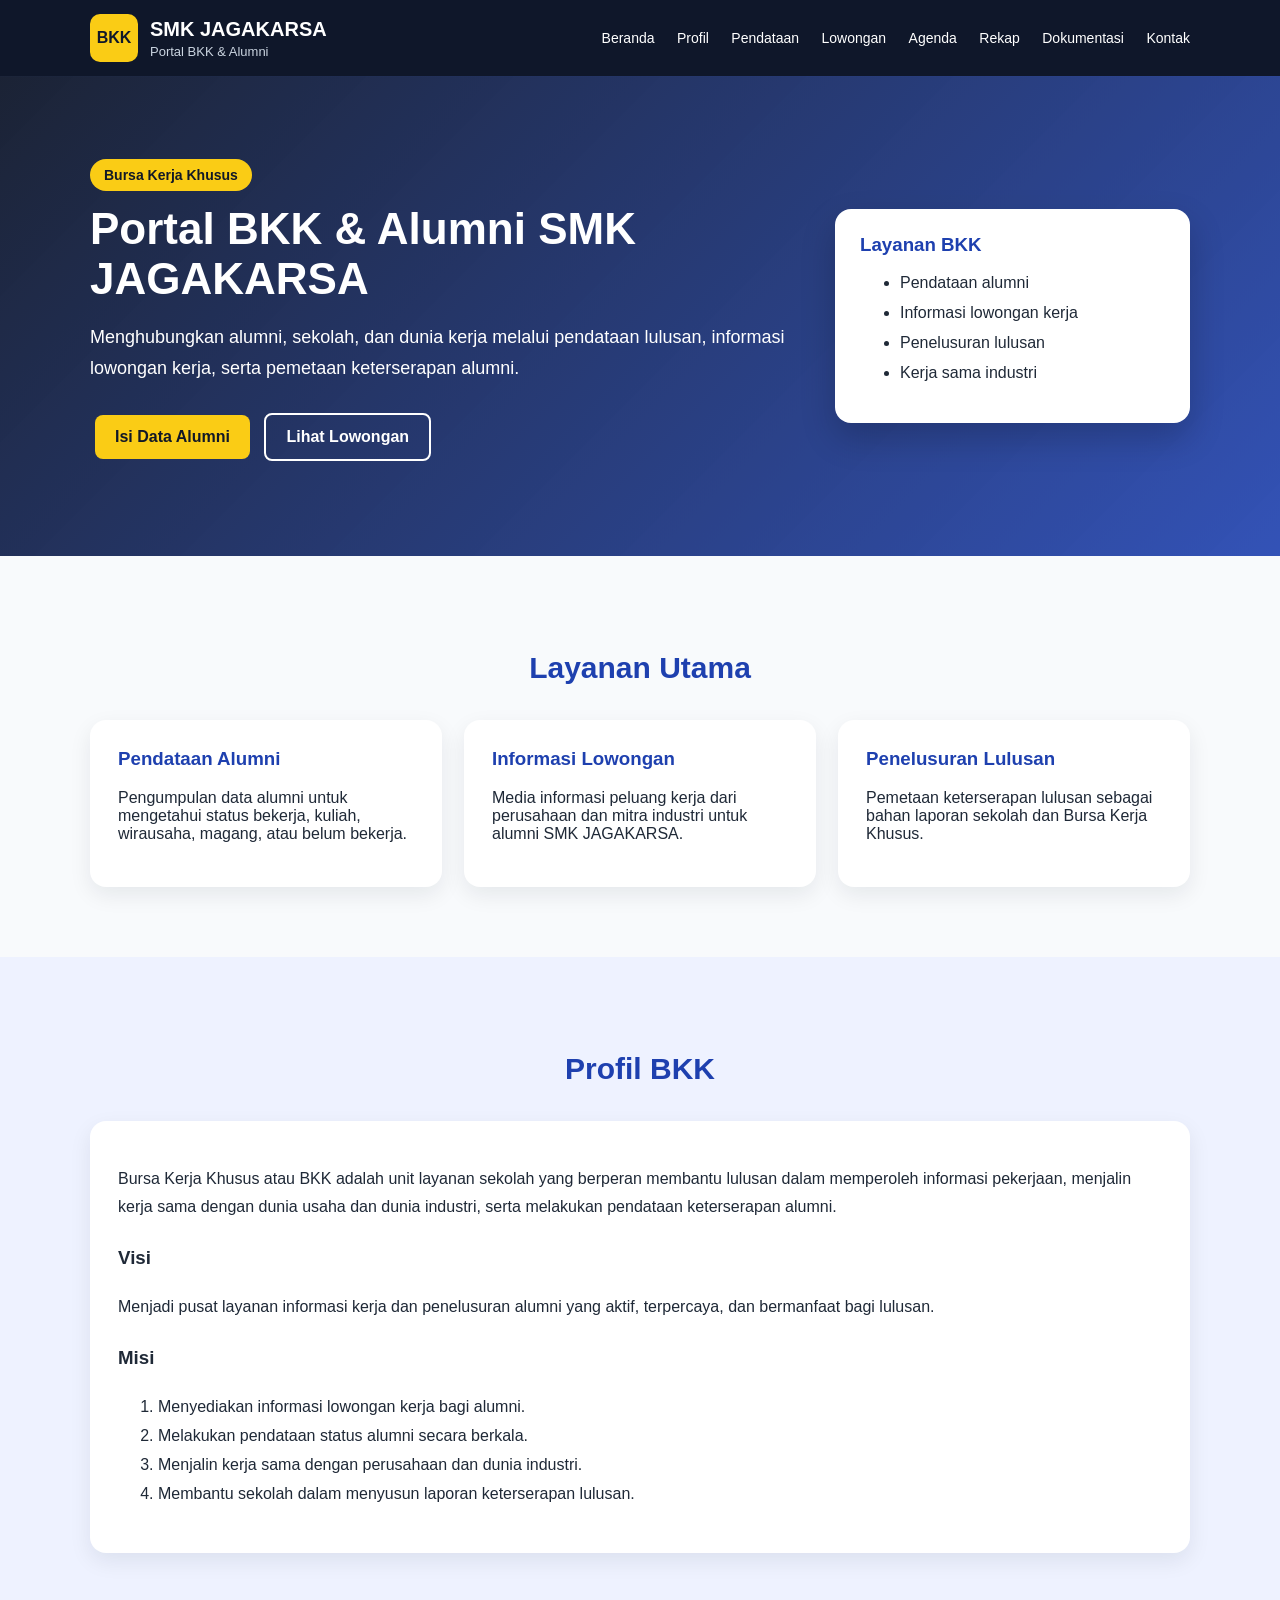
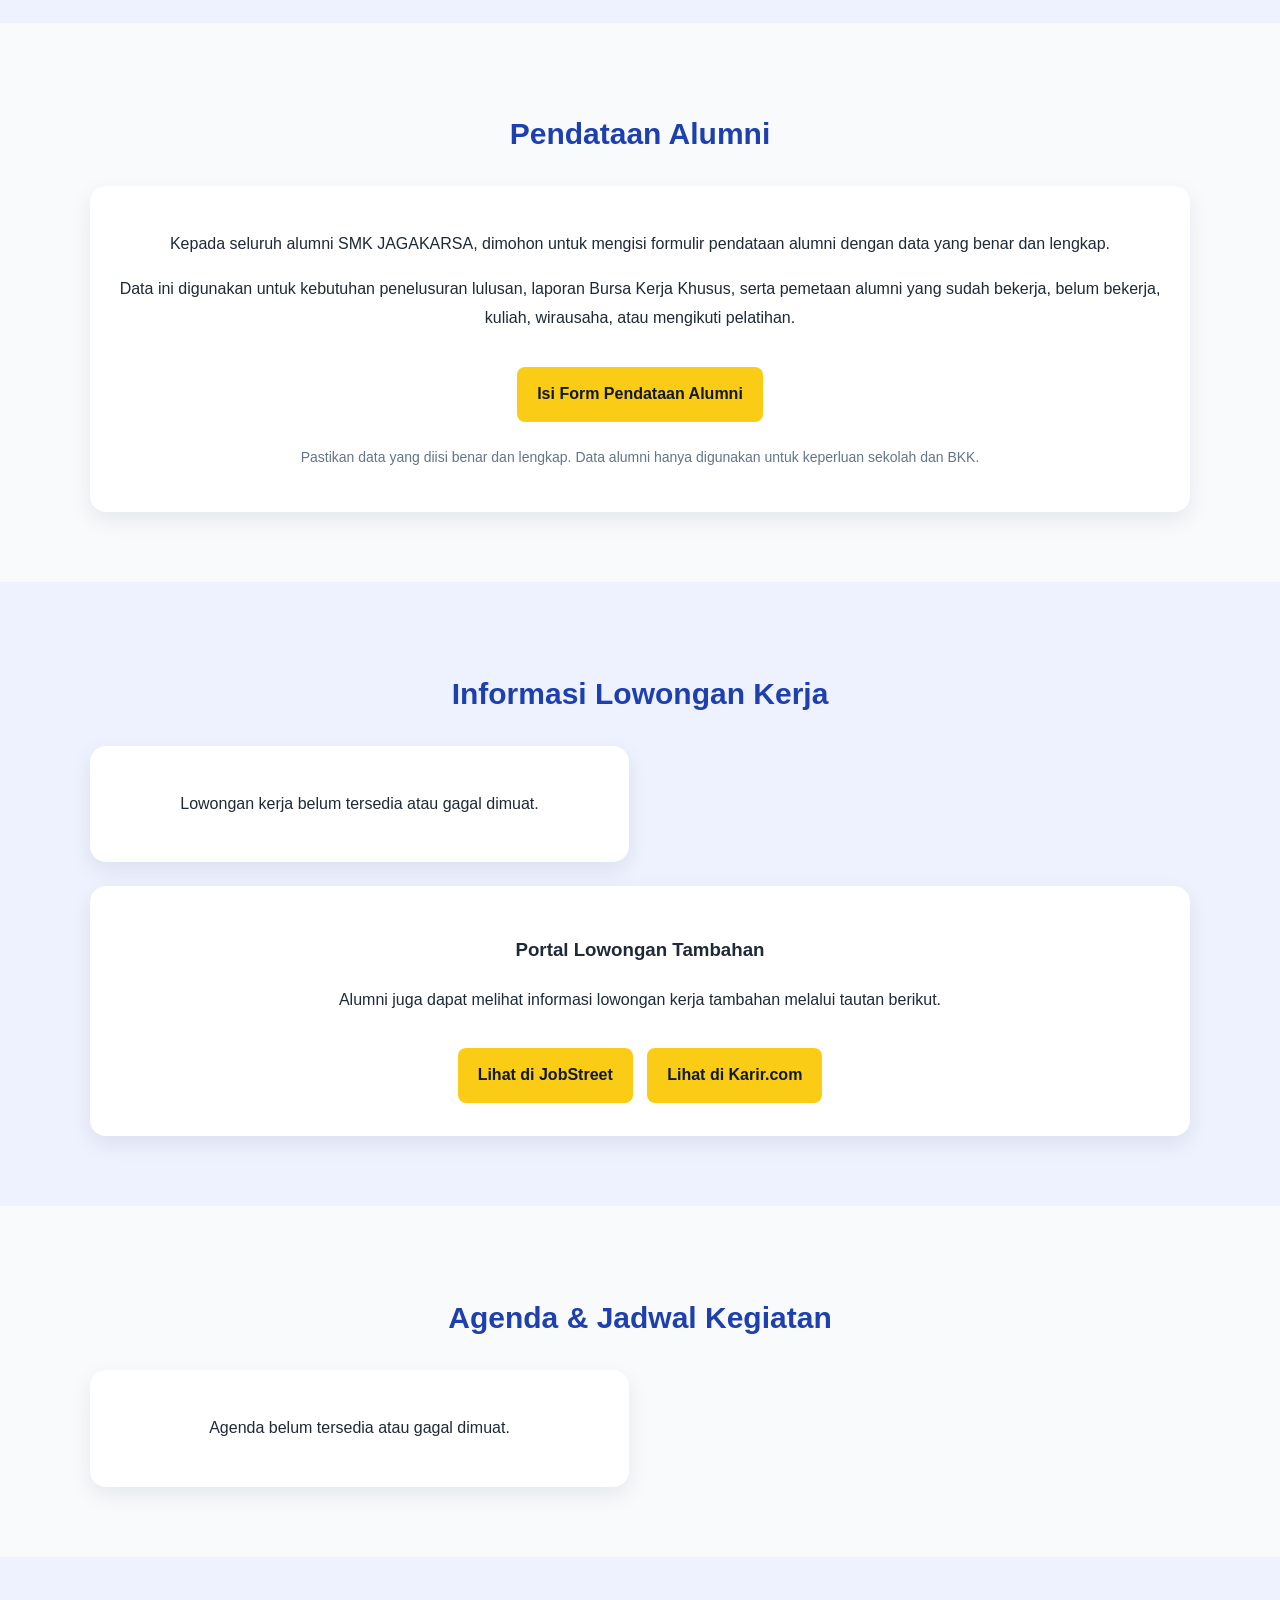
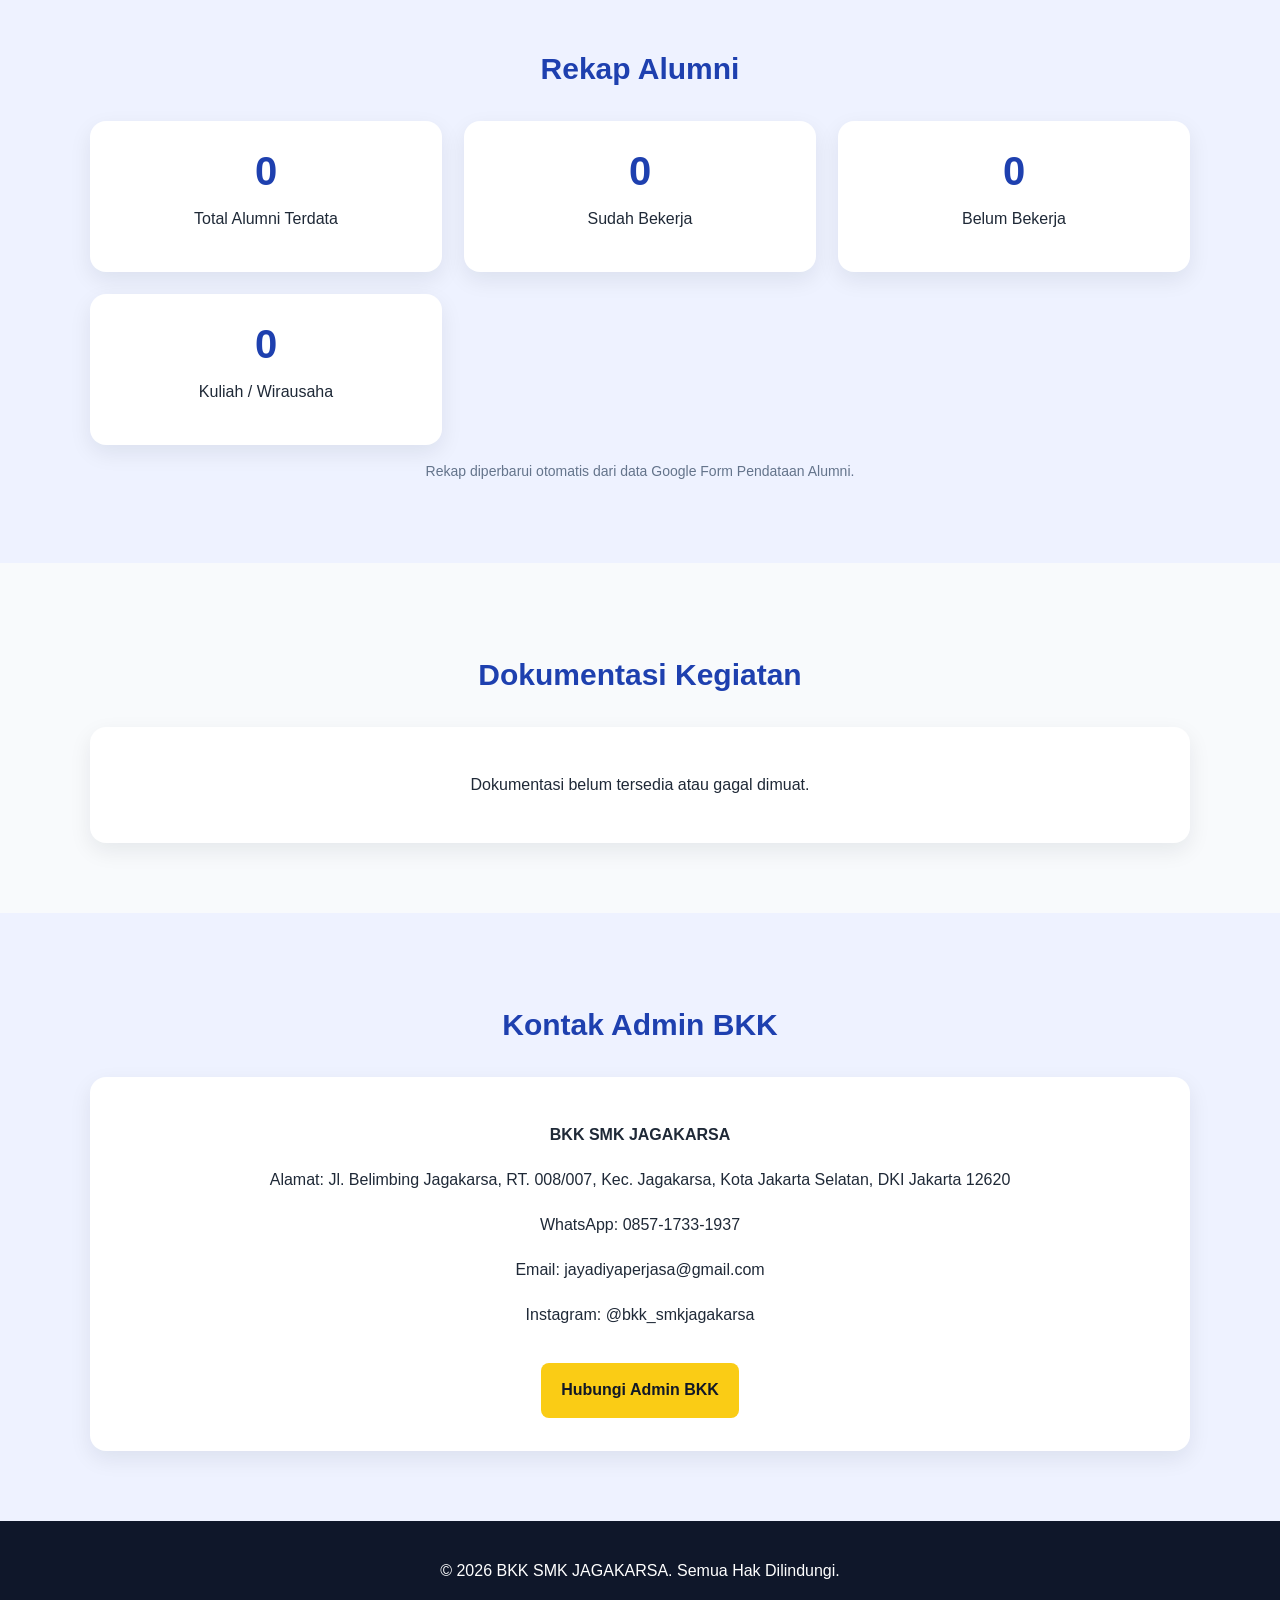
==== index.html @ 186ba726 "Add files via upload" ====
<!DOCTYPE html>
<html lang="id">
<head>
  <meta charset="UTF-8" />
  <meta name="viewport" content="width=device-width, initial-scale=1.0" />

  <title>BKK SMK JAGAKARSA</title>
  <link rel="stylesheet" href="style.css" />
</head>

<body>

  <!-- Navbar -->
  <header class="navbar">
    <div class="container nav-content">
      <div class="brand">
        <div class="logo">BKK</div>
        <div>
          <h1>SMK JAGAKARSA</h1>
          <p>Portal BKK & Alumni</p>
        </div>
      </div>

      <nav>
        <a href="#beranda">Beranda</a>
        <a href="#profil">Profil</a>
        <a href="#alumni">Pendataan</a>
        <a href="#lowongan">Lowongan</a>
        <a href="#agenda">Agenda</a>
        <a href="#rekap">Rekap</a>
        <a href="#dokumentasi">Dokumentasi</a>
        <a href="#kontak">Kontak</a>
      </nav>
    </div>
  </header>

  <!-- Hero -->
  <section id="beranda" class="hero">
    <div class="container hero-content">
      <div class="hero-text">
        <span class="badge">Bursa Kerja Khusus</span>
        <h2>Portal BKK & Alumni SMK JAGAKARSA</h2>
        <p>
          Menghubungkan alumni, sekolah, dan dunia kerja melalui pendataan lulusan,
          informasi lowongan kerja, serta pemetaan keterserapan alumni.
        </p>

        <div class="hero-buttons">
          <a class="btn primary" href="#alumni">Isi Data Alumni</a>
          <a class="btn secondary" href="#lowongan">Lihat Lowongan</a>
        </div>
      </div>

      <div class="hero-card">
        <h3>Layanan BKK</h3>
        <ul>
          <li>Pendataan alumni</li>
          <li>Informasi lowongan kerja</li>
          <li>Penelusuran lulusan</li>
          <li>Kerja sama industri</li>
        </ul>
      </div>
    </div>
  </section>

  <!-- Layanan -->
  <section class="section">
    <div class="container">
      <h2 class="section-title">Layanan Utama</h2>

      <div class="cards">
        <div class="card">
          <h3>Pendataan Alumni</h3>
          <p>
            Pengumpulan data alumni untuk mengetahui status bekerja, kuliah,
            wirausaha, magang, atau belum bekerja.
          </p>
        </div>

        <div class="card">
          <h3>Informasi Lowongan</h3>
          <p>
            Media informasi peluang kerja dari perusahaan dan mitra industri
            untuk alumni SMK JAGAKARSA.
          </p>
        </div>

        <div class="card">
          <h3>Penelusuran Lulusan</h3>
          <p>
            Pemetaan keterserapan lulusan sebagai bahan laporan sekolah dan
            Bursa Kerja Khusus.
          </p>
        </div>
      </div>
    </div>
  </section>

  <!-- Profil -->
  <section id="profil" class="section light">
    <div class="container">
      <h2 class="section-title">Profil BKK</h2>

      <div class="content-box">
        <p>
          Bursa Kerja Khusus atau BKK adalah unit layanan sekolah yang berperan
          membantu lulusan dalam memperoleh informasi pekerjaan, menjalin kerja
          sama dengan dunia usaha dan dunia industri, serta melakukan pendataan
          keterserapan alumni.
        </p>

        <h3>Visi</h3>
        <p>
          Menjadi pusat layanan informasi kerja dan penelusuran alumni yang aktif,
          terpercaya, dan bermanfaat bagi lulusan.
        </p>

        <h3>Misi</h3>
        <ol>
          <li>Menyediakan informasi lowongan kerja bagi alumni.</li>
          <li>Melakukan pendataan status alumni secara berkala.</li>
          <li>Menjalin kerja sama dengan perusahaan dan dunia industri.</li>
          <li>Membantu sekolah dalam menyusun laporan keterserapan lulusan.</li>
        </ol>
      </div>
    </div>
  </section>

  <!-- Pendataan Alumni -->
  <section id="alumni" class="section">
    <div class="container">
      <h2 class="section-title">Pendataan Alumni</h2>

      <div class="content-box center">
        <p>
          Kepada seluruh alumni SMK JAGAKARSA, dimohon untuk mengisi formulir
          pendataan alumni dengan data yang benar dan lengkap.
        </p>

        <p>
          Data ini digunakan untuk kebutuhan penelusuran lulusan, laporan Bursa
          Kerja Khusus, serta pemetaan alumni yang sudah bekerja, belum bekerja,
          kuliah, wirausaha, atau mengikuti pelatihan.
        </p>

        <a class="btn primary" href="https://forms.gle/HyjvP9DiwBfZY4dM7" target="_blank">
          Isi Form Pendataan Alumni
        </a>

        <p class="note">
          Pastikan data yang diisi benar dan lengkap. Data alumni hanya digunakan untuk keperluan sekolah dan BKK.
        </p>
      </div>
    </div>
  </section>

  <!-- Lowongan -->
  <section id="lowongan" class="section light">
    <div class="container">
      <h2 class="section-title">Informasi Lowongan Kerja</h2>

      <div id="lowongan-list" class="job-list">
        <div class="content-box center">
          <p>Memuat lowongan kerja...</p>
        </div>
      </div>

      <div class="content-box center" style="margin-top: 24px;">
        <h3>Portal Lowongan Tambahan</h3>
        <p>Alumni juga dapat melihat informasi lowongan kerja tambahan melalui tautan berikut.</p>

        <a class="btn primary" href="https://jobstreet.co.id" target="_blank">Lihat di JobStreet</a>
        <a class="btn primary" href="https://karir.com" target="_blank">Lihat di Karir.com</a>
      </div>
    </div>
  </section>

  <!-- Agenda -->
  <section id="agenda" class="section">
    <div class="container">
      <h2 class="section-title">Agenda & Jadwal Kegiatan</h2>

      <div id="agenda-list" class="job-list">
        <div class="content-box center">
          <p>Memuat agenda...</p>
        </div>
      </div>
    </div>
  </section>

  <!-- Rekap -->
  <section id="rekap" class="section light">
    <div class="container">
      <h2 class="section-title">Rekap Alumni</h2>

      <div class="stats">
        <div class="stat-card">
          <h3 id="totalAlumni">0</h3>
          <p>Total Alumni Terdata</p>
        </div>

        <div class="stat-card">
          <h3 id="sudahBekerja">0</h3>
          <p>Sudah Bekerja</p>
        </div>

        <div class="stat-card">
          <h3 id="belumBekerja">0</h3>
          <p>Belum Bekerja</p>
        </div>

        <div class="stat-card">
          <h3 id="kuliahWirausaha">0</h3>
          <p>Kuliah / Wirausaha</p>
        </div>
      </div>

      <p class="note center">
        Rekap diperbarui otomatis dari data Google Form Pendataan Alumni.
      </p>
    </div>
  </section>

  <!-- Dokumentasi -->
  <section id="dokumentasi" class="section">
    <div class="container">
      <h2 class="section-title">Dokumentasi Kegiatan</h2>

      <div id="dokumentasi-list" class="gallery">
        <div class="content-box center">
          <p>Memuat dokumentasi...</p>
        </div>
      </div>
    </div>
  </section>

  <!-- Kontak -->
  <section id="kontak" class="section light">
    <div class="container">
      <h2 class="section-title">Kontak Admin BKK</h2>

      <div class="content-box center">
        <p><strong>BKK SMK JAGAKARSA</strong></p>
        <p>Alamat: Jl. Belimbing Jagakarsa, RT. 008/007, Kec. Jagakarsa, Kota Jakarta Selatan, DKI Jakarta 12620</p>
        <p>WhatsApp: 0857-1733-1937</p>
        <p>Email: jayadiyaperjasa@gmail.com</p>
        <p>Instagram: @bkk_smkjagakarsa</p>

        <a class="btn primary" href="https://wa.me/6285717331937" target="_blank">
          Hubungi Admin BKK
        </a>
      </div>
    </div>
  </section>

  <!-- Footer -->
  <footer>
    <p>&copy; 2026 BKK SMK JAGAKARSA. Semua Hak Dilindungi.</p>
  </footer>

  <!-- Script -->
  <script>
    const agendaCsvUrl = "https://docs.google.com/spreadsheets/d/e/2PACX-1vTht8Zr2eWRD2hNyz9zs1iSM1MPBLyHFb81ZhO3kBldmOLlFibuNkZvtc2CC6-llSufLAKOrcqT9kli/pub?gid=0&single=true&output=csv";

    const alumniCsvUrl = "https://docs.google.com/spreadsheets/d/e/2PACX-1vRTipvmn3f10aUSDJke5OslJEmiHWcqiUk3EB4QLkXwvJypGtAs0rVJ3KILhw6hfQJba4xWciWhh9u5/pub?output=csv";

    const lowonganCsvUrl = "https://docs.google.com/spreadsheets/d/e/2PACX-1vTht8Zr2eWRD2hNyz9zs1iSM1MPBLyHFb81ZhO3kBldmOLlFibuNkZvtc2CC6-llSufLAKOrcqT9kli/pub?gid=1687041712&single=true&output=csv";

    const dokumentasiCsvUrl = "https://docs.google.com/spreadsheets/d/e/2PACX-1vTht8Zr2eWRD2hNyz9zs1iSM1MPBLyHFb81ZhO3kBldmOLlFibuNkZvtc2CC6-llSufLAKOrcqT9kli/pub?gid=1313786599&single=true&output=csv";

    function parseCSV(text) {
      const rows = [];
      let row = [];
      let value = "";
      let insideQuotes = false;

      for (let i = 0; i < text.length; i++) {
        const char = text[i];
        const next = text[i + 1];

        if (char === '"' && next === '"') {
          value += '"';
          i++;
        } else if (char === '"') {
          insideQuotes = !insideQuotes;
        } else if (char === "," && !insideQuotes) {
          row.push(value.trim());
          value = "";
        } else if ((char === "\n" || char === "\r") && !insideQuotes) {
          if (value || row.length) {
            row.push(value.trim());
            rows.push(row);
            row = [];
            value = "";
          }
        } else {
          value += char;
        }
      }

      if (value || row.length) {
        row.push(value.trim());
        rows.push(row);
      }

      return rows;
    }

    function escapeHTML(text) {
      return String(text)
        .replaceAll("&", "&amp;")
        .replaceAll("<", "&lt;")
        .replaceAll(">", "&gt;")
        .replaceAll('"', "&quot;")
        .replaceAll("'", "&#039;");
    }

    // Load Agenda
    fetch(agendaCsvUrl)
      .then(response => response.text())
      .then(data => {
        const rows = parseCSV(data).slice(1);
        const agendaList = document.getElementById("agenda-list");

        agendaList.innerHTML = "";

        const agendaAktif = rows.filter(row => row[0] && row[0].trim() !== "");

        if (agendaAktif.length === 0) {
          agendaList.innerHTML = `
            <div class="content-box center">
              <p>Agenda belum tersedia.</p>
            </div>
          `;
          return;
        }

        agendaAktif.forEach(row => {
          const judul = escapeHTML(row[0] || "");
          const tanggal = escapeHTML(row[1] || "-");
          const waktu = escapeHTML(row[2] || "-");
          const tempat = escapeHTML(row[3] || "-");
          const keterangan = escapeHTML(row[4] || "-");
          const linkForm = (row[5] || "#").trim();

          agendaList.innerHTML += `
            <div class="job-card">
              <h3>${judul}</h3>
              <p><strong>Tanggal:</strong> ${tanggal}</p>
              <p><strong>Waktu:</strong> ${waktu}</p>
              <p><strong>Tempat:</strong> ${tempat}</p>
              <p><strong>Keterangan:</strong> ${keterangan}</p>
              <a class="btn primary" href="${linkForm}" target="_blank">
                Konfirmasi Kehadiran
              </a>
            </div>
          `;
        });
      })
      .catch(() => {
        document.getElementById("agenda-list").innerHTML = `
          <div class="content-box center">
            <p>Agenda belum tersedia atau gagal dimuat.</p>
          </div>
        `;
      });

    // Load Lowongan
    if (lowonganCsvUrl !== "LINK_CSV_LOWONGAN_KAMU") {
      fetch(lowonganCsvUrl)
        .then(response => response.text())
        .then(data => {
          const rows = parseCSV(data).slice(1);
          const lowonganList = document.getElementById("lowongan-list");

          lowonganList.innerHTML = "";

          const lowonganAktif = rows.filter(row => row[0] && row[0].trim() !== "");

          if (lowonganAktif.length === 0) {
            lowonganList.innerHTML = `
              <div class="content-box center">
                <p>Lowongan kerja belum tersedia.</p>
              </div>
            `;
            return;
          }

          lowonganAktif.forEach(row => {
            const judul = escapeHTML(row[0] || "");
            const perusahaan = escapeHTML(row[1] || "-");
            const posisi = escapeHTML(row[2] || "-");
            const kualifikasi = escapeHTML(row[3] || "-");
            const batas = escapeHTML(row[4] || "-");
            const linkDaftar = (row[5] || "#").trim();

            lowonganList.innerHTML += `
              <div class="job-card">
                <h3>${judul}</h3>
                <p><strong>Perusahaan:</strong> ${perusahaan}</p>
                <p><strong>Posisi:</strong> ${posisi}</p>
                <p><strong>Kualifikasi:</strong> ${kualifikasi}</p>
                <p><strong>Batas Pendaftaran:</strong> ${batas}</p>
                <a class="btn primary" href="${linkDaftar}" target="_blank">
                  Daftar / Info Lengkap
                </a>
              </div>
            `;
          });
        })
        .catch(() => {
          document.getElementById("lowongan-list").innerHTML = `
            <div class="content-box center">
              <p>Lowongan kerja belum tersedia atau gagal dimuat.</p>
            </div>
          `;
        });
    } else {
      document.getElementById("lowongan-list").innerHTML = `
        <div class="content-box center">
          <p>Lowongan kerja belum tersedia.</p>
        </div>
      `;
    }

    // Load Rekap Alumni
    fetch(alumniCsvUrl)
      .then(response => response.text())
      .then(data => {
        const rows = parseCSV(data);

        if (rows.length <= 1) return;

        const header = rows[0];
        const dataAlumni = rows.slice(1).filter(row => row.length > 1 && row[1]);

        const statusIndex = header.findIndex(col =>
          col.toLowerCase().includes("status")
        );

        let total = dataAlumni.length;
        let sudahBekerja = 0;
        let belumBekerja = 0;
        let kuliah = 0;
        let wirausaha = 0;

        dataAlumni.forEach(row => {
          const status = statusIndex >= 0 ? (row[statusIndex] || "").toLowerCase() : "";

          if (status.includes("sudah bekerja")) {
            sudahBekerja++;
          } else if (status.includes("belum bekerja")) {
            belumBekerja++;
          } else if (status.includes("kuliah")) {
            kuliah++;
          } else if (status.includes("wirausaha")) {
            wirausaha++;
          }
        });

        document.getElementById("totalAlumni").innerText = total;
        document.getElementById("sudahBekerja").innerText = sudahBekerja;
        document.getElementById("belumBekerja").innerText = belumBekerja;
        document.getElementById("kuliahWirausaha").innerText = kuliah + wirausaha;
      })
      .catch(() => {
        console.log("Gagal memuat data alumni.");
      });

    // Load Dokumentasi
    if (dokumentasiCsvUrl !== "LINK_CSV_DOKUMENTASI_KAMU") {
      fetch(dokumentasiCsvUrl)
        .then(response => response.text())
        .then(data => {
          const rows = parseCSV(data).slice(1);
          const dokumentasiList = document.getElementById("dokumentasi-list");

          dokumentasiList.innerHTML = "";

          const dokumentasiAktif = rows.filter(row => row[0] && row[0].trim() !== "");

          if (dokumentasiAktif.length === 0) {
            dokumentasiList.innerHTML = `
              <div class="content-box center">
                <p>Dokumentasi belum tersedia.</p>
              </div>
            `;
            return;
          }

          dokumentasiAktif.forEach(row => {
            const judul = escapeHTML(row[0] || "");
            const deskripsi = escapeHTML(row[1] || "");
            const linkFoto = (row[2] || "").trim();

            dokumentasiList.innerHTML += `
              <div class="gallery-card">
                <img src="${linkFoto}" alt="${judul}">
                <h3>${judul}</h3>
                <p>${deskripsi}</p>
              </div>
            `;
          });
        })
        .catch(() => {
          document.getElementById("dokumentasi-list").innerHTML = `
            <div class="content-box center">
              <p>Dokumentasi belum tersedia atau gagal dimuat.</p>
            </div>
          `;
        });
    } else {
      document.getElementById("dokumentasi-list").innerHTML = `
        <div class="content-box center">
          <p>Dokumentasi belum tersedia.</p>
        </div>
      `;
    }
  </script>

</body>
</html>
---- style.css ----
* {
  box-sizing: border-box;
  scroll-behavior: smooth;
}

body {
  margin: 0;
  font-family: Arial, sans-serif;
  color: #1f2937;
  background: #f8fafc;
}

.container {
  width: 90%;
  max-width: 1100px;
  margin: auto;
}

/* Navbar */
.navbar {
  background: #0f172a;
  color: white;
  padding: 14px 0;
  position: sticky;
  top: 0;
  z-index: 99;
}

.nav-content {
  display: flex;
  justify-content: space-between;
  align-items: center;
}

.brand {
  display: flex;
  align-items: center;
  gap: 12px;
}

.logo {
  width: 48px;
  height: 48px;
  background: #facc15;
  color: #0f172a;
  border-radius: 10px;
  display: flex;
  align-items: center;
  justify-content: center;
  font-weight: bold;
}

.brand h1 {
  font-size: 20px;
  margin: 0;
}

.brand p {
  margin: 3px 0 0;
  font-size: 13px;
  color: #cbd5e1;
}

nav a {
  color: white;
  text-decoration: none;
  margin-left: 18px;
  font-size: 14px;
}

nav a:hover {
  color: #facc15;
}

/* Hero */
.hero {
  background: linear-gradient(135deg, rgba(15,23,42,0.95), rgba(30,64,175,0.9)),
              url("https://images.unsplash.com/photo-1523050854058-8df90110c9f1");
  background-size: cover;
  background-position: center;
  color: white;
  padding: 90px 0;
}

.hero-content {
  display: grid;
  grid-template-columns: 2fr 1fr;
  gap: 35px;
  align-items: center;
}

.badge {
  background: #facc15;
  color: #111827;
  padding: 8px 14px;
  border-radius: 999px;
  font-weight: bold;
  font-size: 14px;
}

.hero h2 {
  font-size: 44px;
  margin: 20px 0 15px;
}

.hero p {
  font-size: 18px;
  line-height: 1.7;
}

.hero-buttons {
  margin-top: 25px;
}

/* Tombol Umum */
.btn {
  display: inline-block;
  padding: 13px 20px;
  border-radius: 8px;
  text-decoration: none !important;
  font-weight: bold;
  margin: 5px;
  cursor: pointer;
}

.primary {
  background: #facc15;
  color: #111827 !important;
}

.primary:hover {
  background: #fbbf24;
  color: #111827 !important;
}

.secondary {
  background: transparent;
  color: white !important;
  border: 2px solid white;
}

.secondary:hover {
  background: white;
  color: #0f172a !important;
}

/* Hero Card */
.hero-card {
  background: white;
  color: #1f2937;
  padding: 25px;
  border-radius: 16px;
  box-shadow: 0 15px 35px rgba(0,0,0,0.2);
}

.hero-card h3 {
  margin-top: 0;
  color: #1e40af;
}

.hero-card li {
  margin: 12px 0;
}

/* Section */
.section {
  padding: 70px 0;
}

.light {
  background: #eef2ff;
}

.section-title {
  text-align: center;
  font-size: 30px;
  margin-bottom: 35px;
  color: #1e40af;
}

/* Cards */
.cards,
.stats {
  display: grid;
  grid-template-columns: repeat(3, 1fr);
  gap: 22px;
}

.card,
.content-box,
.job-card,
.stat-card {
  background: white;
  padding: 28px;
  border-radius: 16px;
  box-shadow: 0 8px 22px rgba(15, 23, 42, 0.08);
}

.card h3,
.job-card h3 {
  color: #1e40af;
  margin-top: 0;
}

.content-box {
  line-height: 1.8;
}

.center {
  text-align: center;
}

/* Lowongan & Agenda */
.job-list {
  display: grid;
  grid-template-columns: 1fr 1fr;
  gap: 22px;
}

.job-card p {
  line-height: 1.6;
}

/* Tombol khusus agenda dari Google Sheets */
.job-card a.btn,
.content-box a.btn,
#agenda-list a.btn {
  display: inline-block;
  background: #facc15;
  color: #111827 !important;
  padding: 13px 20px;
  border-radius: 8px;
  text-decoration: none !important;
  font-weight: bold;
  margin-top: 18px;
}

.job-card a.btn:hover,
.content-box a.btn:hover,
#agenda-list a.btn:hover {
  background: #fbbf24;
  color: #111827 !important;
}

/* Rekap */
.stat-card {
  text-align: center;
}

.stat-card h3 {
  font-size: 40px;
  color: #1e40af;
  margin: 0;
}

.note {
  color: #64748b;
  font-size: 14px;
  margin-top: 18px;
}

/* Form Admin */
form label {
  display: block;
  font-weight: bold;
  margin-top: 15px;
}

form input,
form textarea {
  width: 100%;
  padding: 13px;
  margin-top: 7px;
  border: 1px solid #cbd5e1;
  border-radius: 8px;
  font-size: 16px;
  font-family: Arial, sans-serif;
}

form textarea {
  min-height: 120px;
  resize: vertical;
}

button.btn {
  border: none;
  cursor: pointer;
  font-size: 16px;
}

/* Footer */
footer {
  background: #0f172a;
  color: white;
  text-align: center;
  padding: 25px;
}

/* Responsive HP */
@media (max-width: 768px) {
  .nav-content {
    display: block;
  }

  .brand {
    margin-bottom: 18px;
  }

  nav {
    text-align: left;
  }

  nav a {
    display: inline-block;
    margin: 8px 16px 8px 0;
    font-size: 16px;
  }

  .hero {
    padding: 60px 0;
  }

  .hero-content {
    display: block;
  }

  .hero h2 {
    font-size: 32px;
  }

  .hero p {
    font-size: 16px;
  }

  .hero-card {
    margin-top: 30px;
  }

  .cards,
  .stats,
  .job-list {
    grid-template-columns: 1fr;
  }

  .section {
    padding: 55px 0;
  }

  .section-title {
    font-size: 28px;
  }

  .card,
  .content-box,
  .job-card,
  .stat-card {
    padding: 24px;
  }

  .btn {
    display: inline-block;
    margin-top: 12px;
  }
}
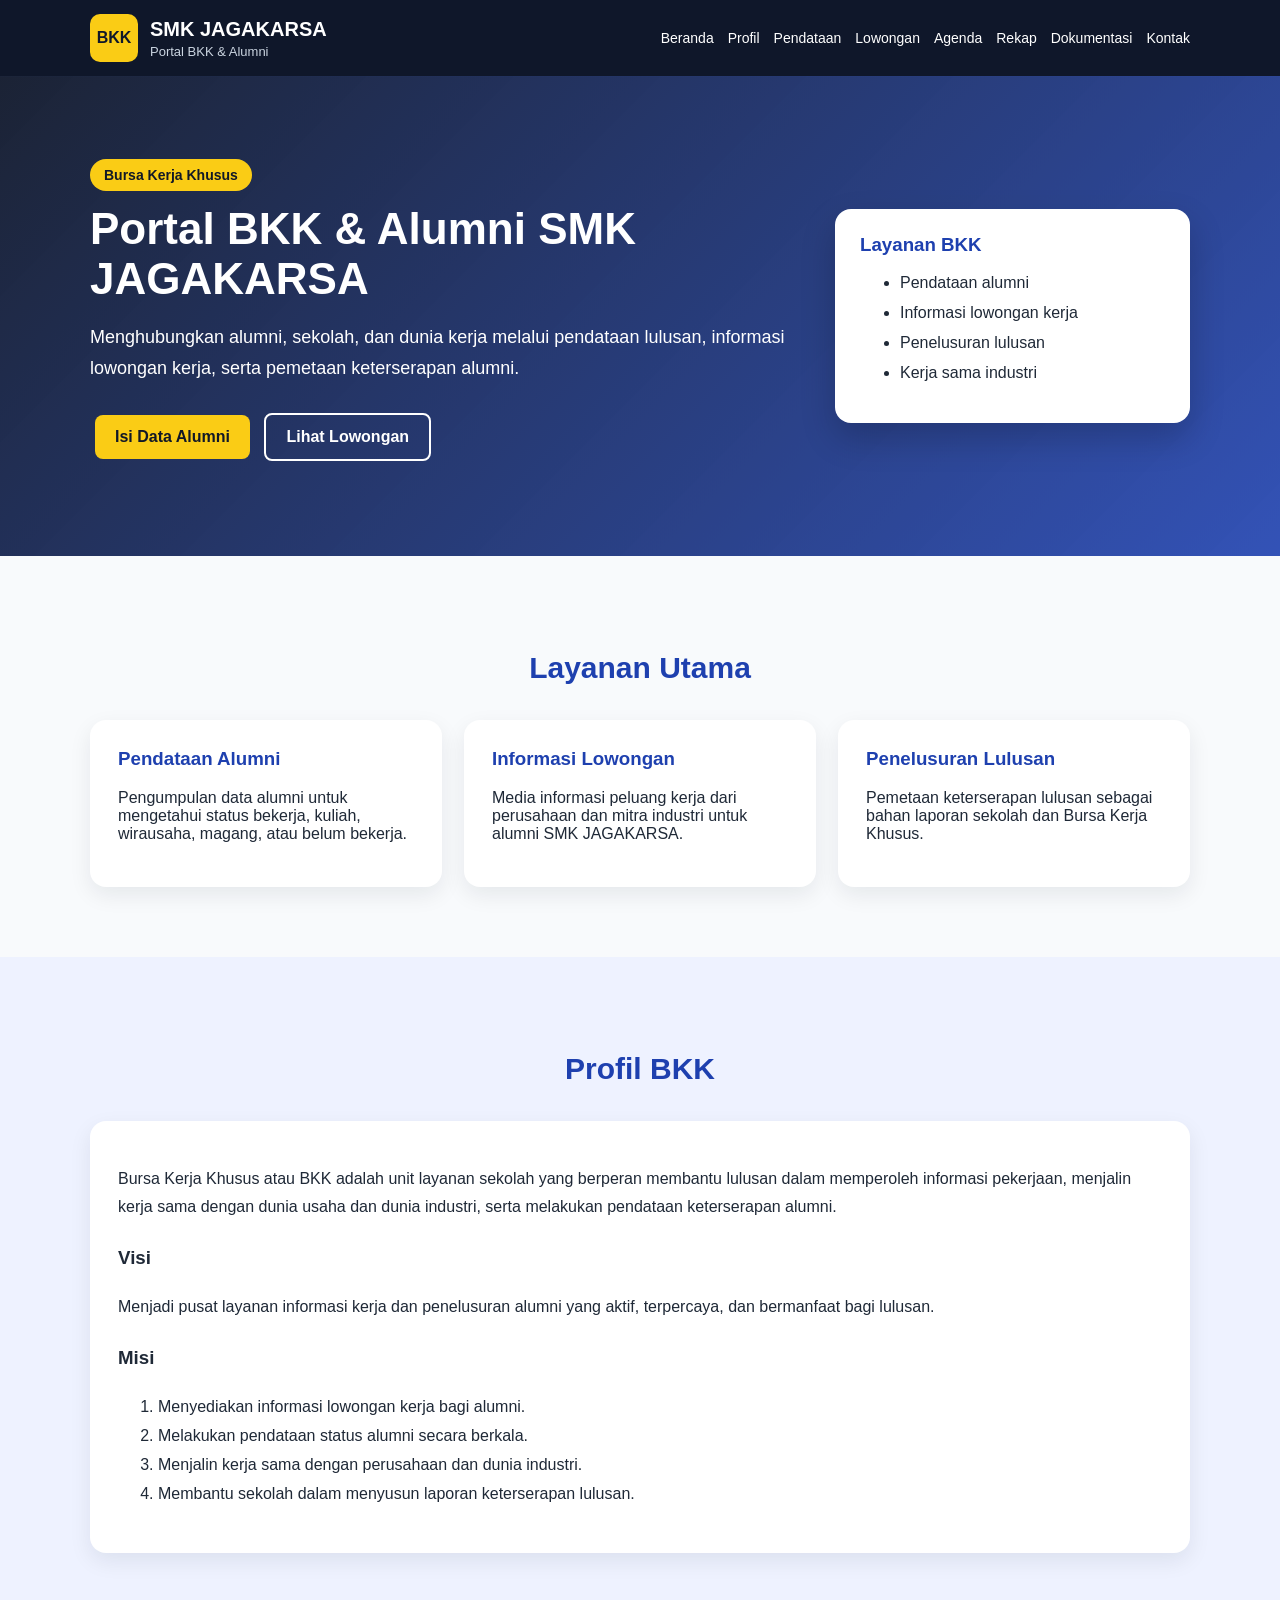
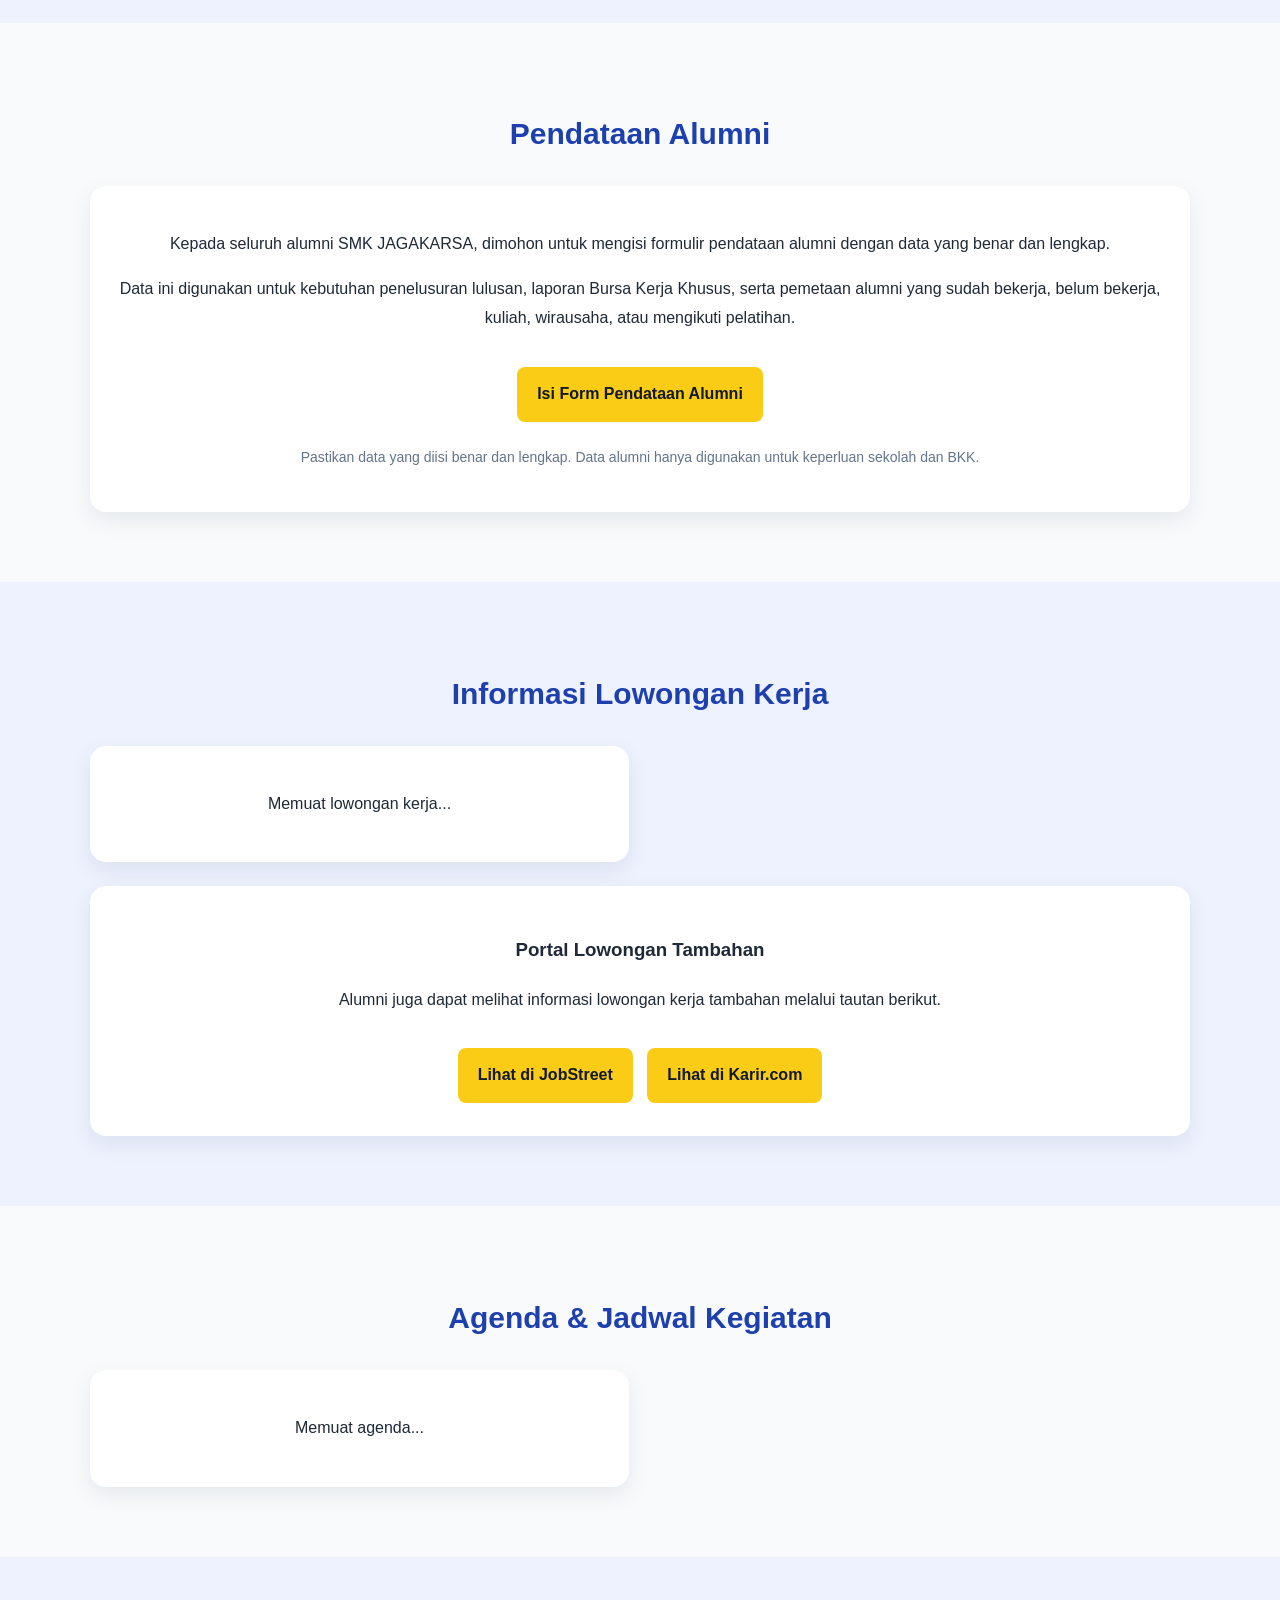
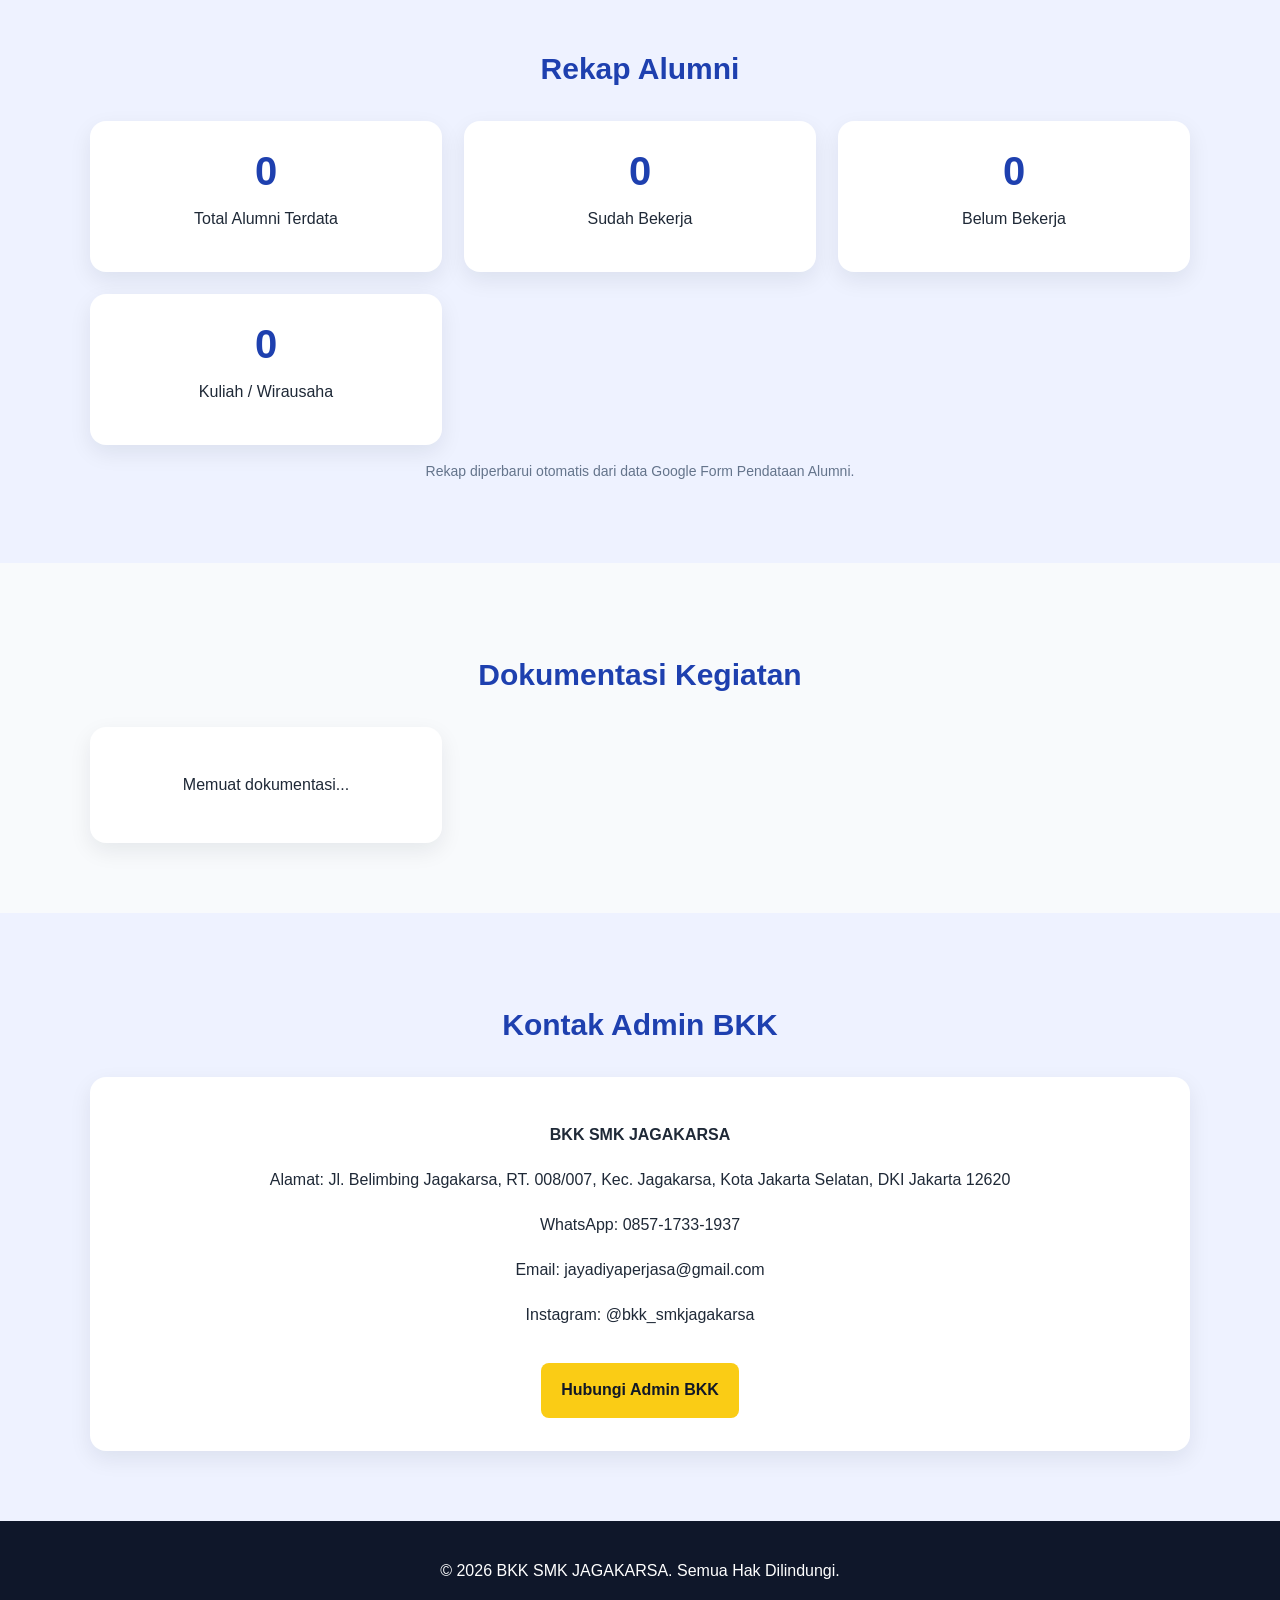
==== commit 5d44982b: "Add files via upload" ====
--- a/index.html
+++ b/index.html
@@ -5,7 +5,519 @@
   <meta name="viewport" content="width=device-width, initial-scale=1.0" />
 
   <title>BKK SMK JAGAKARSA</title>
-  <link rel="stylesheet" href="style.css" />
+
+  <style>
+    * {
+      box-sizing: border-box;
+      scroll-behavior: smooth;
+    }
+
+    body {
+      margin: 0;
+      font-family: Arial, sans-serif;
+      color: #1f2937;
+      background: #f8fafc;
+    }
+
+    .container {
+      width: 90%;
+      max-width: 1100px;
+      margin: auto;
+    }
+
+    .navbar {
+      background: #0f172a;
+      color: white;
+      padding: 14px 0;
+      position: sticky;
+      top: 0;
+      z-index: 99;
+    }
+
+    .nav-content {
+      display: flex;
+      justify-content: space-between;
+      align-items: center;
+      gap: 20px;
+    }
+
+    .brand {
+      display: flex;
+      align-items: center;
+      gap: 12px;
+    }
+
+    .logo {
+      width: 48px;
+      height: 48px;
+      background: #facc15;
+      color: #0f172a;
+      border-radius: 10px;
+      display: flex;
+      align-items: center;
+      justify-content: center;
+      font-weight: bold;
+      flex-shrink: 0;
+    }
+
+    .brand h1 {
+      font-size: 20px;
+      margin: 0;
+    }
+
+    .brand p {
+      margin: 3px 0 0;
+      font-size: 13px;
+      color: #cbd5e1;
+    }
+
+    nav {
+      display: flex;
+      flex-wrap: wrap;
+      justify-content: flex-end;
+      gap: 14px;
+    }
+
+    nav a {
+      color: white;
+      text-decoration: none;
+      font-size: 14px;
+    }
+
+    nav a:hover {
+      color: #facc15;
+    }
+
+    .hero {
+      background: linear-gradient(135deg, rgba(15,23,42,0.95), rgba(30,64,175,0.9)),
+                  url("https://images.unsplash.com/photo-1523050854058-8df90110c9f1");
+      background-size: cover;
+      background-position: center;
+      color: white;
+      padding: 90px 0;
+    }
+
+    .hero-content {
+      display: grid;
+      grid-template-columns: 2fr 1fr;
+      gap: 35px;
+      align-items: center;
+    }
+
+    .badge {
+      background: #facc15;
+      color: #111827;
+      padding: 8px 14px;
+      border-radius: 999px;
+      font-weight: bold;
+      font-size: 14px;
+    }
+
+    .hero h2 {
+      font-size: 44px;
+      margin: 20px 0 15px;
+    }
+
+    .hero p {
+      font-size: 18px;
+      line-height: 1.7;
+    }
+
+    .hero-buttons {
+      margin-top: 25px;
+    }
+
+    .btn {
+      display: inline-block;
+      padding: 13px 20px;
+      border-radius: 8px;
+      text-decoration: none !important;
+      font-weight: bold;
+      margin: 5px;
+      cursor: pointer;
+    }
+
+    .primary {
+      background: #facc15;
+      color: #111827 !important;
+    }
+
+    .primary:hover {
+      background: #fbbf24;
+      color: #111827 !important;
+    }
+
+    .secondary {
+      background: transparent;
+      color: white !important;
+      border: 2px solid white;
+    }
+
+    .secondary:hover {
+      background: white;
+      color: #0f172a !important;
+    }
+
+    .hero-card {
+      background: white;
+      color: #1f2937;
+      padding: 25px;
+      border-radius: 16px;
+      box-shadow: 0 15px 35px rgba(0,0,0,0.2);
+    }
+
+    .hero-card h3 {
+      margin-top: 0;
+      color: #1e40af;
+    }
+
+    .hero-card li {
+      margin: 12px 0;
+    }
+
+    .section {
+      padding: 70px 0;
+    }
+
+    .light {
+      background: #eef2ff;
+    }
+
+    .section-title {
+      text-align: center;
+      font-size: 30px;
+      margin-bottom: 35px;
+      color: #1e40af;
+    }
+
+    .cards,
+    .stats {
+      display: grid;
+      grid-template-columns: repeat(3, 1fr);
+      gap: 22px;
+    }
+
+    .card,
+    .content-box,
+    .job-card,
+    .stat-card {
+      background: white;
+      padding: 28px;
+      border-radius: 16px;
+      box-shadow: 0 8px 22px rgba(15, 23, 42, 0.08);
+    }
+
+    .card h3,
+    .job-card h3 {
+      color: #1e40af;
+      margin-top: 0;
+    }
+
+    .content-box {
+      line-height: 1.8;
+    }
+
+    .center {
+      text-align: center;
+    }
+
+    .job-list {
+      display: grid;
+      grid-template-columns: 1fr 1fr;
+      gap: 22px;
+    }
+
+    .job-card p {
+      line-height: 1.6;
+    }
+
+    .job-card a.btn,
+    .content-box a.btn,
+    #agenda-list a.btn,
+    #lowongan-list a.btn {
+      display: inline-block;
+      background: #facc15;
+      color: #111827 !important;
+      padding: 13px 20px;
+      border-radius: 8px;
+      text-decoration: none !important;
+      font-weight: bold;
+      margin-top: 18px;
+    }
+
+    .job-card a.btn:hover,
+    .content-box a.btn:hover,
+    #agenda-list a.btn:hover,
+    #lowongan-list a.btn:hover {
+      background: #fbbf24;
+      color: #111827 !important;
+    }
+
+    .stat-card {
+      text-align: center;
+    }
+
+    .stat-card h3 {
+      font-size: 40px;
+      color: #1e40af;
+      margin: 0;
+    }
+
+    .note {
+      color: #64748b;
+      font-size: 14px;
+      margin-top: 18px;
+    }
+
+    #dokumentasi-list.gallery {
+      display: grid !important;
+      grid-template-columns: repeat(3, 1fr) !important;
+      gap: 22px !important;
+      align-items: start;
+    }
+
+    #dokumentasi-list .gallery-card {
+      background: white;
+      border-radius: 16px;
+      overflow: hidden;
+      box-shadow: 0 8px 22px rgba(15, 23, 42, 0.08);
+    }
+
+    #dokumentasi-list .gallery-card img {
+      width: 100% !important;
+      height: 190px !important;
+      max-height: 190px !important;
+      object-fit: cover !important;
+      display: block !important;
+      background: #e5e7eb;
+    }
+
+    #dokumentasi-list .gallery-card h3 {
+      font-size: 18px;
+      color: #1e40af;
+      margin: 16px 16px 6px;
+    }
+
+    #dokumentasi-list .gallery-card p {
+      font-size: 14px;
+      margin: 0 16px 18px;
+      color: #475569;
+      line-height: 1.5;
+    }
+
+    footer {
+      background: #0f172a;
+      color: white;
+      text-align: center;
+      padding: 25px;
+    }
+
+    @media (max-width: 900px) {
+      .nav-content {
+        display: block;
+      }
+
+      .brand {
+        margin-bottom: 18px;
+      }
+
+      nav {
+        justify-content: flex-start;
+      }
+
+      .hero-content {
+        grid-template-columns: 1fr;
+      }
+
+      .cards,
+      .stats,
+      .job-list,
+      #dokumentasi-list.gallery {
+        grid-template-columns: 1fr 1fr !important;
+      }
+    }
+
+    @media (max-width: 768px) {
+      .container {
+        width: 92% !important;
+      }
+
+      .navbar {
+        padding: 12px 0 !important;
+      }
+
+      .brand {
+        gap: 10px !important;
+        margin-bottom: 12px !important;
+      }
+
+      .logo {
+        width: 46px !important;
+        height: 46px !important;
+        font-size: 17px !important;
+        border-radius: 10px !important;
+      }
+
+      .brand h1 {
+        font-size: 19px !important;
+        line-height: 1.15 !important;
+      }
+
+      .brand p {
+        font-size: 13px !important;
+      }
+
+      nav {
+        gap: 8px 16px !important;
+      }
+
+      nav a {
+        font-size: 15px !important;
+        line-height: 1.3 !important;
+      }
+
+      .hero {
+        padding: 42px 0 !important;
+      }
+
+      .badge {
+        font-size: 12px !important;
+        padding: 7px 12px !important;
+      }
+
+      .hero h2 {
+        font-size: 27px !important;
+        line-height: 1.25 !important;
+        margin: 16px 0 12px !important;
+      }
+
+      .hero p {
+        font-size: 15px !important;
+        line-height: 1.6 !important;
+      }
+
+      .hero-buttons {
+        margin-top: 18px !important;
+      }
+
+      .btn {
+        font-size: 14px !important;
+        padding: 11px 15px !important;
+        margin: 5px 4px !important;
+      }
+
+      .hero-card {
+        margin-top: 26px !important;
+        padding: 20px !important;
+      }
+
+      .section {
+        padding: 42px 0 !important;
+      }
+
+      .section-title {
+        font-size: 27px !important;
+        line-height: 1.25 !important;
+        margin-bottom: 24px !important;
+      }
+
+      .card,
+      .content-box,
+      .job-card,
+      .stat-card {
+        padding: 20px !important;
+        border-radius: 14px !important;
+      }
+
+      .content-box p,
+      .job-card p,
+      .card p {
+        font-size: 15px !important;
+        line-height: 1.6 !important;
+      }
+
+      .cards,
+      .stats,
+      .job-list,
+      #dokumentasi-list.gallery {
+        grid-template-columns: 1fr !important;
+        gap: 18px !important;
+      }
+
+      .stat-card h3 {
+        font-size: 34px !important;
+      }
+
+      #dokumentasi-list .gallery-card {
+        padding: 0 !important;
+        border-radius: 14px !important;
+      }
+
+      #dokumentasi-list .gallery-card img {
+        width: 100% !important;
+        height: 165px !important;
+        max-height: 165px !important;
+        object-fit: cover !important;
+      }
+
+      #dokumentasi-list .gallery-card h3 {
+        font-size: 19px !important;
+        margin: 13px 15px 5px !important;
+      }
+
+      #dokumentasi-list .gallery-card p {
+        font-size: 14px !important;
+        margin: 0 15px 16px !important;
+      }
+
+      #kontak .content-box p {
+        font-size: 15px !important;
+        line-height: 1.6 !important;
+      }
+
+      footer {
+        padding: 20px 15px !important;
+      }
+
+      footer p {
+        font-size: 14px !important;
+        line-height: 1.5 !important;
+      }
+    }
+
+    @media (max-width: 480px) {
+      .brand h1 {
+        font-size: 18px !important;
+      }
+
+      .brand p {
+        font-size: 12px !important;
+      }
+
+      .logo {
+        width: 44px !important;
+        height: 44px !important;
+        font-size: 16px !important;
+      }
+
+      nav a {
+        font-size: 14px !important;
+      }
+
+      .hero h2 {
+        font-size: 25px !important;
+      }
+
+      .section-title {
+        font-size: 25px !important;
+      }
+
+      #dokumentasi-list .gallery-card img {
+        height: 155px !important;
+        max-height: 155px !important;
+      }
+    }
+  </style>
 </head>
 
 <body>
@@ -315,7 +827,6 @@
         .replaceAll("'", "&#039;");
     }
 
-    // Load Agenda
     fetch(agendaCsvUrl)
       .then(response => response.text())
       .then(data => {
@@ -327,11 +838,7 @@
         const agendaAktif = rows.filter(row => row[0] && row[0].trim() !== "");
 
         if (agendaAktif.length === 0) {
-          agendaList.innerHTML = `
-            <div class="content-box center">
-              <p>Agenda belum tersedia.</p>
-            </div>
-          `;
+          agendaList.innerHTML = `<div class="content-box center"><p>Agenda belum tersedia.</p></div>`;
           return;
         }
 
@@ -350,80 +857,48 @@
               <p><strong>Waktu:</strong> ${waktu}</p>
               <p><strong>Tempat:</strong> ${tempat}</p>
               <p><strong>Keterangan:</strong> ${keterangan}</p>
-              <a class="btn primary" href="${linkForm}" target="_blank">
-                Konfirmasi Kehadiran
-              </a>
+              <a class="btn primary" href="${linkForm}" target="_blank">Konfirmasi Kehadiran</a>
             </div>
           `;
         });
-      })
-      .catch(() => {
-        document.getElementById("agenda-list").innerHTML = `
-          <div class="content-box center">
-            <p>Agenda belum tersedia atau gagal dimuat.</p>
-          </div>
-        `;
       });
 
-    // Load Lowongan
-    if (lowonganCsvUrl !== "LINK_CSV_LOWONGAN_KAMU") {
-      fetch(lowonganCsvUrl)
-        .then(response => response.text())
-        .then(data => {
-          const rows = parseCSV(data).slice(1);
-          const lowonganList = document.getElementById("lowongan-list");
-
-          lowonganList.innerHTML = "";
-
-          const lowonganAktif = rows.filter(row => row[0] && row[0].trim() !== "");
-
-          if (lowonganAktif.length === 0) {
-            lowonganList.innerHTML = `
-              <div class="content-box center">
-                <p>Lowongan kerja belum tersedia.</p>
-              </div>
-            `;
-            return;
-          }
-
-          lowonganAktif.forEach(row => {
-            const judul = escapeHTML(row[0] || "");
-            const perusahaan = escapeHTML(row[1] || "-");
-            const posisi = escapeHTML(row[2] || "-");
-            const kualifikasi = escapeHTML(row[3] || "-");
-            const batas = escapeHTML(row[4] || "-");
-            const linkDaftar = (row[5] || "#").trim();
-
-            lowonganList.innerHTML += `
-              <div class="job-card">
-                <h3>${judul}</h3>
-                <p><strong>Perusahaan:</strong> ${perusahaan}</p>
-                <p><strong>Posisi:</strong> ${posisi}</p>
-                <p><strong>Kualifikasi:</strong> ${kualifikasi}</p>
-                <p><strong>Batas Pendaftaran:</strong> ${batas}</p>
-                <a class="btn primary" href="${linkDaftar}" target="_blank">
-                  Daftar / Info Lengkap
-                </a>
-              </div>
-            `;
-          });
-        })
-        .catch(() => {
-          document.getElementById("lowongan-list").innerHTML = `
-            <div class="content-box center">
-              <p>Lowongan kerja belum tersedia atau gagal dimuat.</p>
+    fetch(lowonganCsvUrl)
+      .then(response => response.text())
+      .then(data => {
+        const rows = parseCSV(data).slice(1);
+        const lowonganList = document.getElementById("lowongan-list");
+
+        lowonganList.innerHTML = "";
+
+        const lowonganAktif = rows.filter(row => row[0] && row[0].trim() !== "");
+
+        if (lowonganAktif.length === 0) {
+          lowonganList.innerHTML = `<div class="content-box center"><p>Lowongan kerja belum tersedia.</p></div>`;
+          return;
+        }
+
+        lowonganAktif.forEach(row => {
+          const judul = escapeHTML(row[0] || "");
+          const perusahaan = escapeHTML(row[1] || "-");
+          const posisi = escapeHTML(row[2] || "-");
+          const kualifikasi = escapeHTML(row[3] || "-");
+          const batas = escapeHTML(row[4] || "-");
+          const linkDaftar = (row[5] || "#").trim();
+
+          lowonganList.innerHTML += `
+            <div class="job-card">
+              <h3>${judul}</h3>
+              <p><strong>Perusahaan:</strong> ${perusahaan}</p>
+              <p><strong>Posisi:</strong> ${posisi}</p>
+              <p><strong>Kualifikasi:</strong> ${kualifikasi}</p>
+              <p><strong>Batas Pendaftaran:</strong> ${batas}</p>
+              <a class="btn primary" href="${linkDaftar}" target="_blank">Daftar / Info Lengkap</a>
             </div>
           `;
         });
-    } else {
-      document.getElementById("lowongan-list").innerHTML = `
-        <div class="content-box center">
-          <p>Lowongan kerja belum tersedia.</p>
-        </div>
-      `;
-    }
-
-    // Load Rekap Alumni
+      });
+
     fetch(alumniCsvUrl)
       .then(response => response.text())
       .then(data => {
@@ -462,60 +937,37 @@
         document.getElementById("sudahBekerja").innerText = sudahBekerja;
         document.getElementById("belumBekerja").innerText = belumBekerja;
         document.getElementById("kuliahWirausaha").innerText = kuliah + wirausaha;
-      })
-      .catch(() => {
-        console.log("Gagal memuat data alumni.");
       });
 
-    // Load Dokumentasi
-    if (dokumentasiCsvUrl !== "LINK_CSV_DOKUMENTASI_KAMU") {
-      fetch(dokumentasiCsvUrl)
-        .then(response => response.text())
-        .then(data => {
-          const rows = parseCSV(data).slice(1);
-          const dokumentasiList = document.getElementById("dokumentasi-list");
-
-          dokumentasiList.innerHTML = "";
-
-          const dokumentasiAktif = rows.filter(row => row[0] && row[0].trim() !== "");
-
-          if (dokumentasiAktif.length === 0) {
-            dokumentasiList.innerHTML = `
-              <div class="content-box center">
-                <p>Dokumentasi belum tersedia.</p>
-              </div>
-            `;
-            return;
-          }
-
-          dokumentasiAktif.forEach(row => {
-            const judul = escapeHTML(row[0] || "");
-            const deskripsi = escapeHTML(row[1] || "");
-            const linkFoto = (row[2] || "").trim();
-
-            dokumentasiList.innerHTML += `
-              <div class="gallery-card">
-                <img src="${linkFoto}" alt="${judul}">
-                <h3>${judul}</h3>
-                <p>${deskripsi}</p>
-              </div>
-            `;
-          });
-        })
-        .catch(() => {
-          document.getElementById("dokumentasi-list").innerHTML = `
-            <div class="content-box center">
-              <p>Dokumentasi belum tersedia atau gagal dimuat.</p>
+    fetch(dokumentasiCsvUrl)
+      .then(response => response.text())
+      .then(data => {
+        const rows = parseCSV(data).slice(1);
+        const dokumentasiList = document.getElementById("dokumentasi-list");
+
+        dokumentasiList.innerHTML = "";
+
+        const dokumentasiAktif = rows.filter(row => row[0] && row[0].trim() !== "");
+
+        if (dokumentasiAktif.length === 0) {
+          dokumentasiList.innerHTML = `<div class="content-box center"><p>Dokumentasi belum tersedia.</p></div>`;
+          return;
+        }
+
+        dokumentasiAktif.forEach(row => {
+          const judul = escapeHTML(row[0] || "");
+          const deskripsi = escapeHTML(row[1] || "");
+          const linkFoto = (row[2] || "").trim();
+
+          dokumentasiList.innerHTML += `
+            <div class="gallery-card">
+              <img src="${linkFoto}" alt="${judul}">
+              <h3>${judul}</h3>
+              <p>${deskripsi}</p>
             </div>
           `;
         });
-    } else {
-      document.getElementById("dokumentasi-list").innerHTML = `
-        <div class="content-box center">
-          <p>Dokumentasi belum tersedia.</p>
-        </div>
-      `;
-    }
+      });
   </script>
 
 </body>
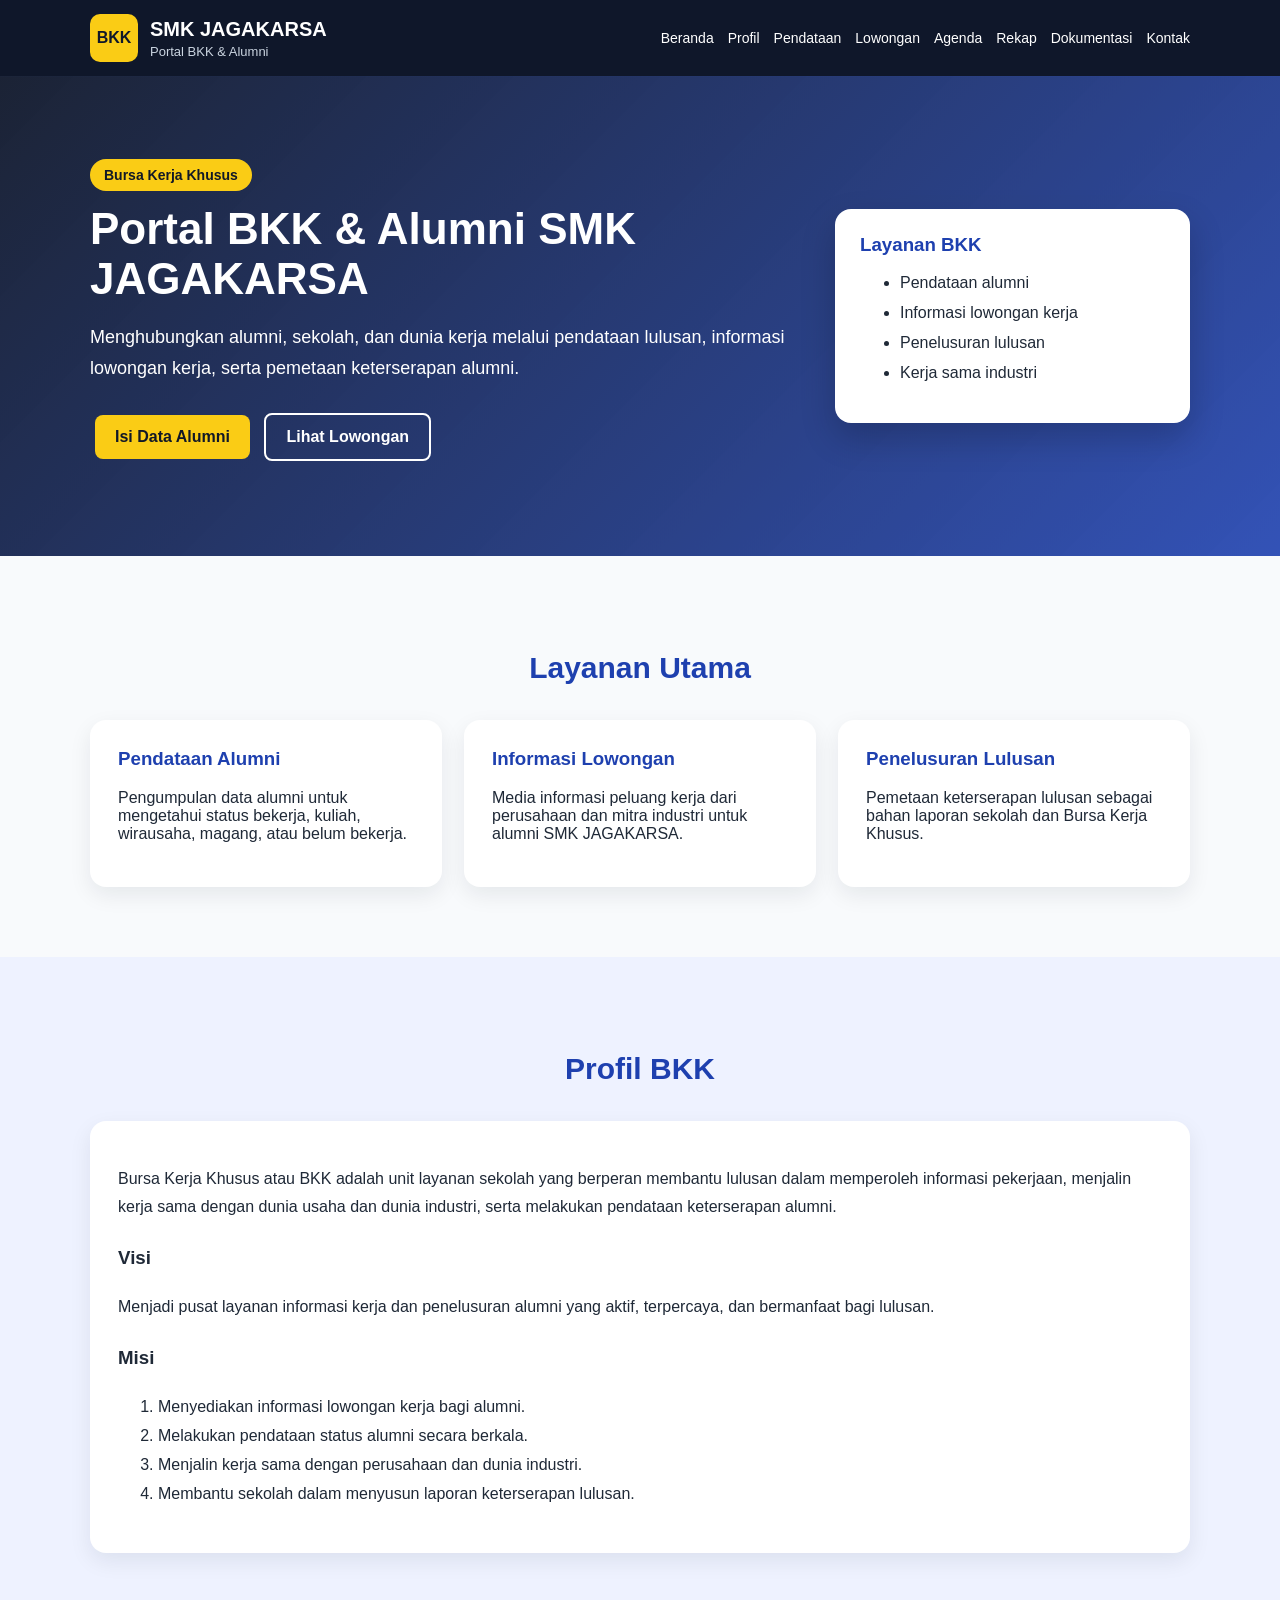
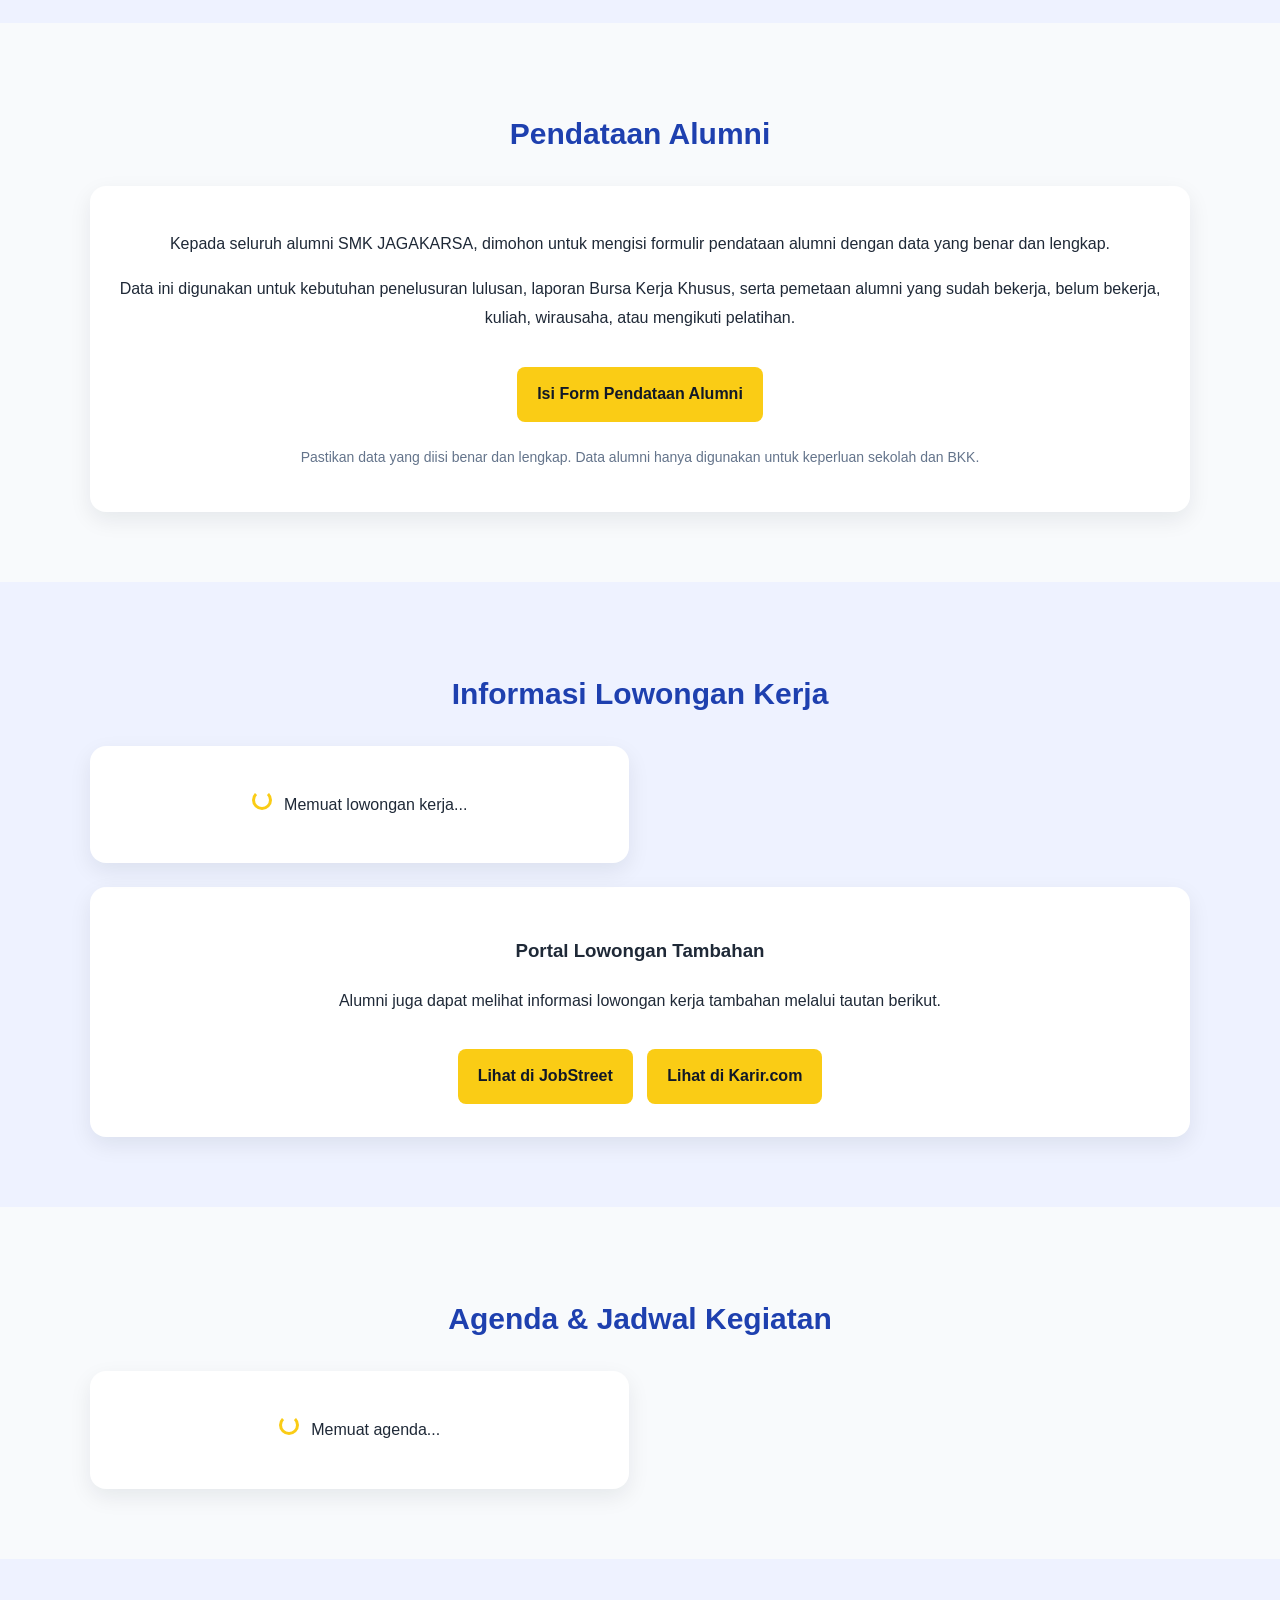
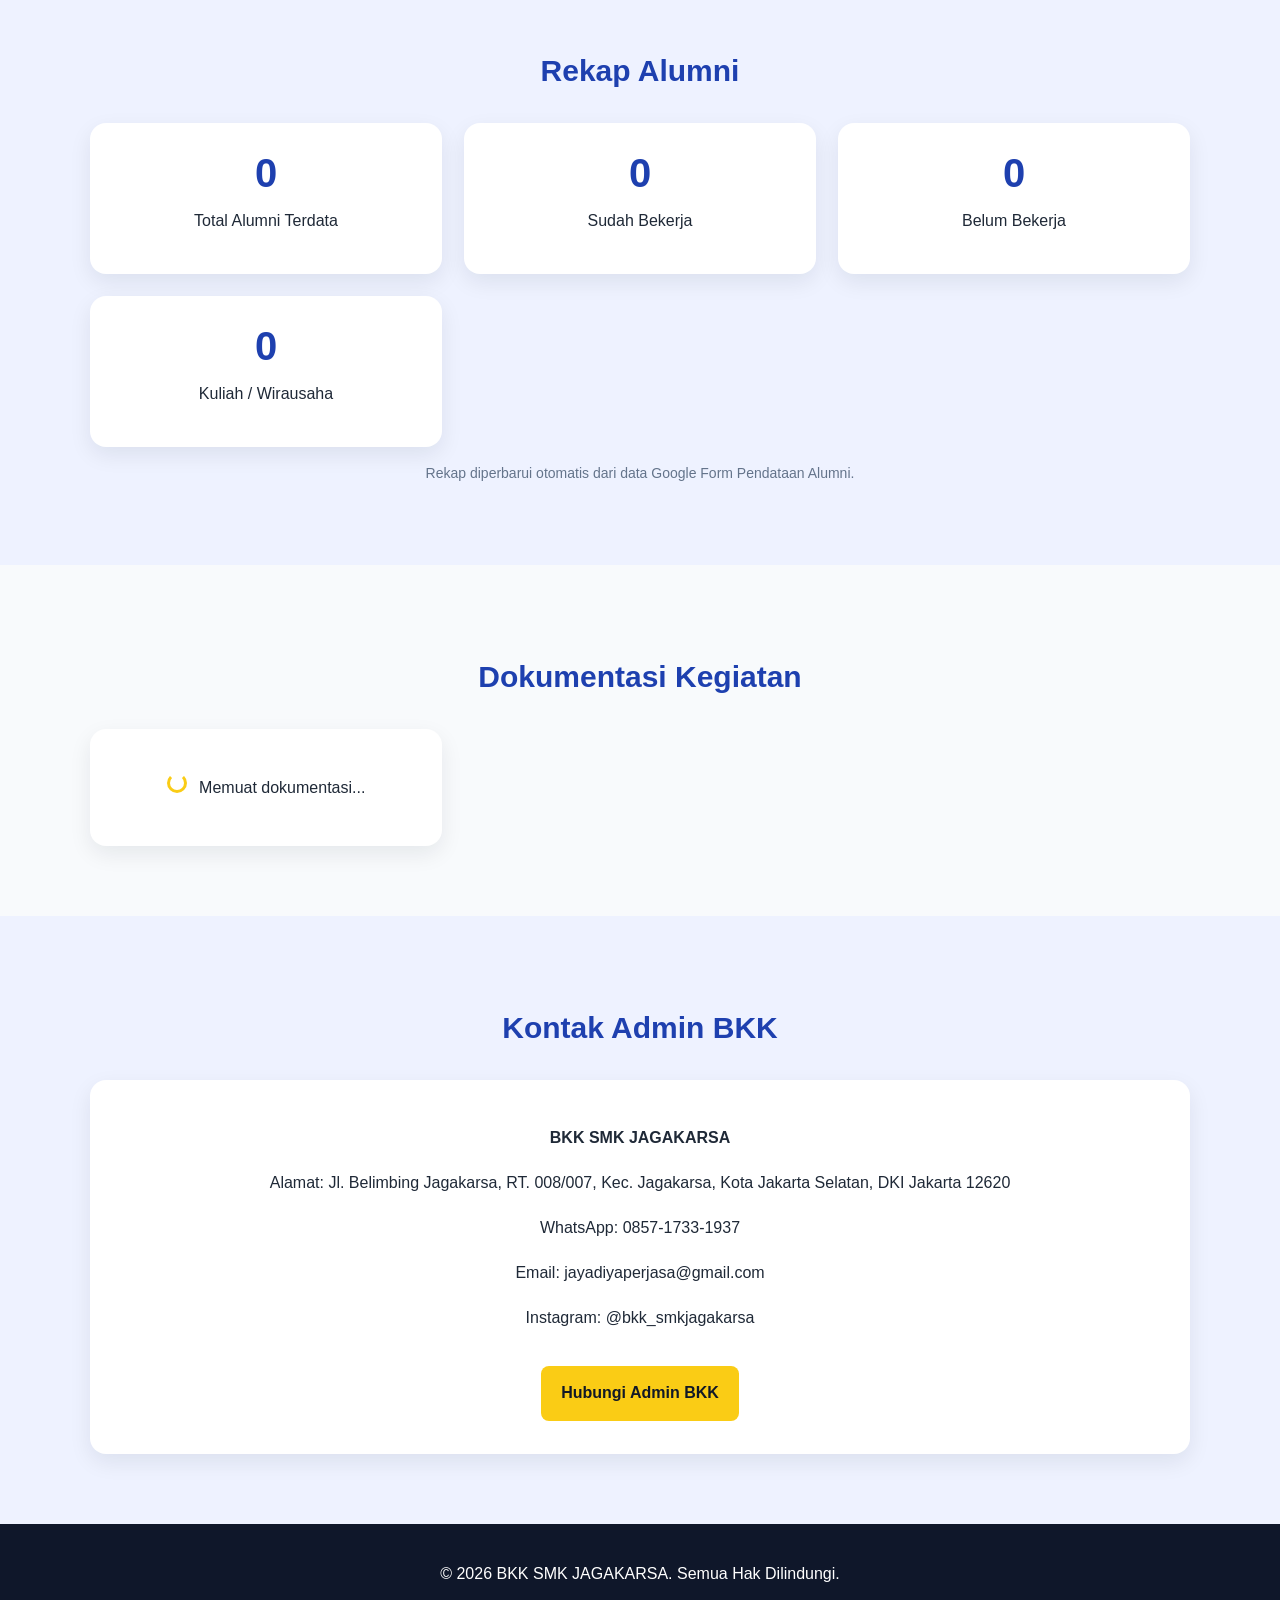
==== commit ab8d50eb: "Add files via upload" ====
--- a/index.html
+++ b/index.html
@@ -39,6 +39,7 @@
       justify-content: space-between;
       align-items: center;
       gap: 20px;
+      position: relative;
     }
 
     .brand {
@@ -71,6 +72,25 @@
       color: #cbd5e1;
     }
 
+    /* Menu Toggle */
+    .menu-toggle {
+      display: none;
+      flex-direction: column;
+      gap: 5px;
+      background: transparent;
+      border: none;
+      cursor: pointer;
+      padding: 5px;
+    }
+
+    .menu-toggle span {
+      width: 25px;
+      height: 3px;
+      background: white;
+      border-radius: 2px;
+      transition: all 0.3s ease;
+    }
+
     nav {
       display: flex;
       flex-wrap: wrap;
@@ -86,6 +106,23 @@
 
     nav a:hover {
       color: #facc15;
+    }
+
+    /* Loading Spinner */
+    .loading-spinner {
+      display: inline-block;
+      width: 20px;
+      height: 20px;
+      border: 3px solid #facc15;
+      border-top: 3px solid transparent;
+      border-radius: 50%;
+      animation: spin 1s linear infinite;
+      margin-right: 8px;
+    }
+
+    @keyframes spin {
+      0% { transform: rotate(0deg); }
+      100% { transform: rotate(360deg); }
     }
 
     .hero {
@@ -346,9 +383,17 @@
         padding: 12px 0 !important;
       }
 
+      /* Tampilkan menu toggle */
+      .menu-toggle {
+        display: flex;
+        position: absolute;
+        top: 15px;
+        right: 20px;
+      }
+
       .brand {
         gap: 10px !important;
-        margin-bottom: 12px !important;
+        margin-bottom: 0 !important;
       }
 
       .logo {
@@ -367,8 +412,17 @@
         font-size: 13px !important;
       }
 
+      /* Atur menu navigasi */
       nav {
-        gap: 8px 16px !important;
+        display: none;
+        flex-direction: column;
+        gap: 12px !important;
+        padding-top: 10px;
+        border-top: 1px solid #334155;
+      }
+
+      nav.active {
+        display: flex;
       }
 
       nav a {
@@ -532,6 +586,11 @@
           <p>Portal BKK & Alumni</p>
         </div>
       </div>
+
+      <!-- Menu Toggle -->
+      <button class="menu-toggle" aria-label="Buka menu navigasi">
+        <span></span><span></span><span></span>
+      </button>
 
       <nav>
         <a href="#beranda">Beranda</a>
@@ -655,7 +714,7 @@
           kuliah, wirausaha, atau mengikuti pelatihan.
         </p>
 
-        <a class="btn primary" href="https://forms.gle/HyjvP9DiwBfZY4dM7" target="_blank">
+        <a class="btn primary" href="https://forms.gle.gyjvP9DiwBfZY4dM7" target="_blank" rel="noopener noreferrer">
           Isi Form Pendataan Alumni
         </a>
 
@@ -673,7 +732,7 @@
 
       <div id="lowongan-list" class="job-list">
         <div class="content-box center">
-          <p>Memuat lowongan kerja...</p>
+          <p><span class="loading-spinner"></span> Memuat lowongan kerja...</p>
         </div>
       </div>
 
@@ -681,8 +740,8 @@
         <h3>Portal Lowongan Tambahan</h3>
         <p>Alumni juga dapat melihat informasi lowongan kerja tambahan melalui tautan berikut.</p>
 
-        <a class="btn primary" href="https://jobstreet.co.id" target="_blank">Lihat di JobStreet</a>
-        <a class="btn primary" href="https://karir.com" target="_blank">Lihat di Karir.com</a>
+        <a class="btn primary" href="https://jobstreet.co.id" target="_blank" rel="noopener noreferrer">Lihat di JobStreet</a>
+        <a class="btn primary" href="https://karir.com" target="_blank" rel="noopener noreferrer">Lihat di Karir.com</a>
       </div>
     </div>
   </section>
@@ -694,7 +753,7 @@
 
       <div id="agenda-list" class="job-list">
         <div class="content-box center">
-          <p>Memuat agenda...</p>
+          <p><span class="loading-spinner"></span> Memuat agenda...</p>
         </div>
       </div>
     </div>
@@ -740,7 +799,7 @@
 
       <div id="dokumentasi-list" class="gallery">
         <div class="content-box center">
-          <p>Memuat dokumentasi...</p>
+          <p><span class="loading-spinner"></span> Memuat dokumentasi...</p>
         </div>
       </div>
     </div>
@@ -758,7 +817,7 @@
         <p>Email: jayadiyaperjasa@gmail.com</p>
         <p>Instagram: @bkk_smkjagakarsa</p>
 
-        <a class="btn primary" href="https://wa.me/6285717331937" target="_blank">
+        <a class="btn primary" href="https://wa.me/6285717331937" target="_blank" rel="noopener noreferrer">
           Hubungi Admin BKK
         </a>
       </div>
